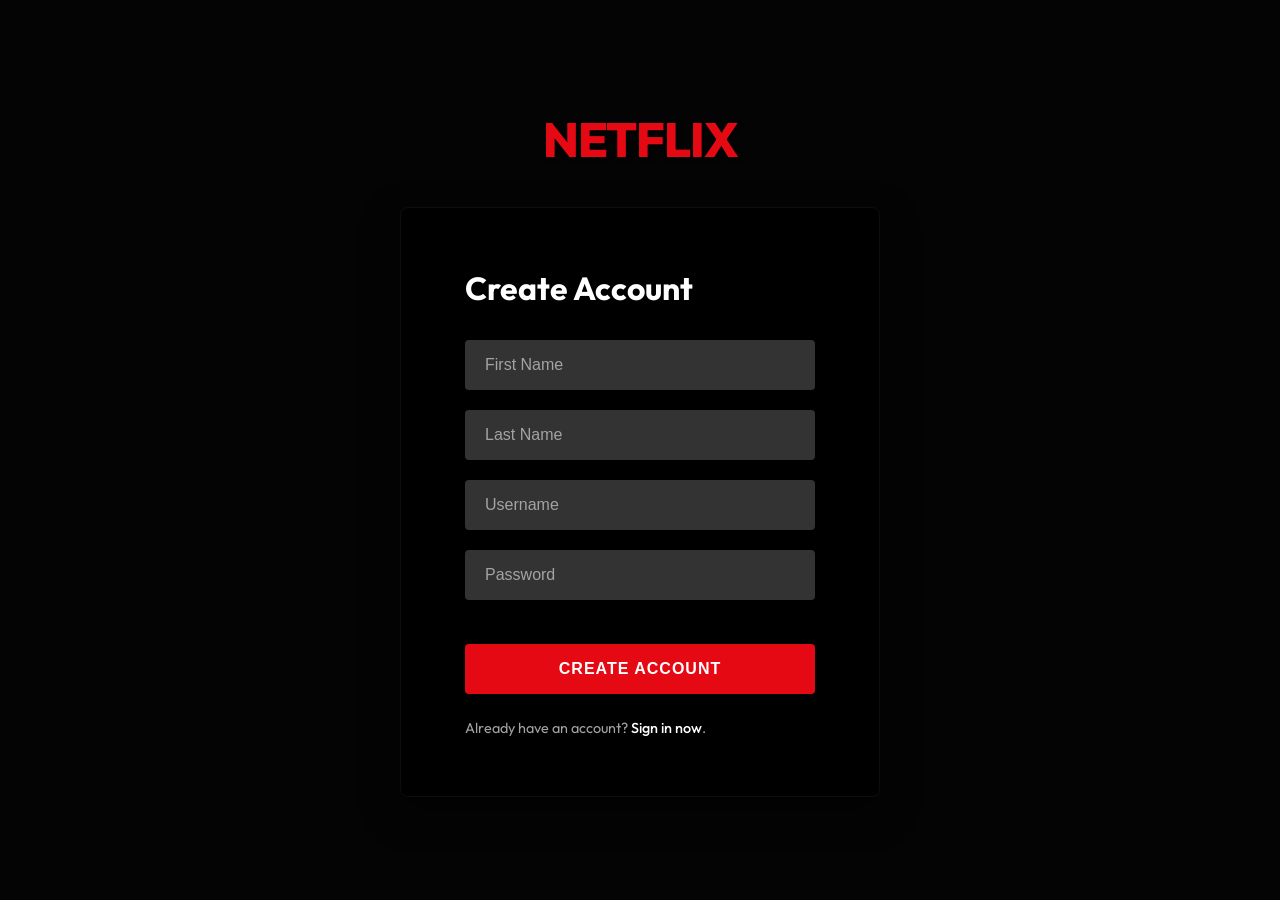
==== index.html @ b9d8970d "Initial commit - MeIsPyari 5-episode confessions flow" ====
<!DOCTYPE html>
<html lang="en">
<head>
    <meta charset="UTF-8">
    <meta name="viewport" content="width=device-width, initial-scale=1.0">
    <title>N Series - MeIsPyari: A Netflix Original</title>
    <link rel="stylesheet" href="css/global.css">
</head>
<body class="bg-black text-white">
    <div id="transition-overlay"></div>
    <div class="flex items-center justify-center h-screen">
        <div class="loading-spinner"></div>
    </div>
    
    <script src="js/state.js"></script>
    <script src="js/transition.js"></script>
    <script>
        document.addEventListener("DOMContentLoaded", () => {
            const state = AppState.get();
            if (state.user.isLoggedIn) {
                PageTransition.to("profile.html");
            } else {
                PageTransition.to("signup.html");
            }
        });
    </script>
</body>
</html>
---- css/global.css ----
/* global.css */
@import url('https://fonts.googleapis.com/css2?family=Outfit:wght@300;400;500;700;800&display=swap');

:root {
    --bg-primary: #0f0f0f;
    --bg-secondary: #141414;
    --bg-card: #181818;
    --accent-red: #E50914;
    --accent-red-hover: #b80710;
    --text-primary: #ffffff;
    --text-secondary: #a3a3a3;
    --text-muted: #626262;
    --border-color: #2f2f2f;
    --font-sans: 'Outfit', sans-serif;
    --transition-smooth: all 0.3s cubic-bezier(0.25, 0.8, 0.25, 1);
}

* {
    box-sizing: border-box;
    margin: 0;
    padding: 0;
}

body {
    font-family: var(--font-sans);
    background-color: var(--bg-primary);
    color: var(--text-primary);
    overflow-x: hidden;
    line-height: 1.5;
}

/* Page Transition Overlay */
#transition-overlay {
    position: fixed;
    top: 0;
    left: 0;
    width: 100vw;
    height: 100vh;
    background-color: #000000;
    z-index: 9999;
    opacity: 1;
    pointer-events: all;
    transition: opacity 0.6s cubic-bezier(0.25, 1, 0.5, 1);
}

#transition-overlay.fade-out {
    opacity: 0;
    pointer-events: none;
}

#transition-overlay.fade-in {
    opacity: 1;
    pointer-events: all;
}

/* Common Layout Helpers */
.flex { display: flex; }
.justify-center { justify-content: center; }
.items-center { align-items: center; }
.h-screen { height: 100vh; }

.loading-spinner {
    width: 50px;
    height: 50px;
    border: 3px solid var(--border-color);
    border-top: 3px solid var(--accent-red);
    border-radius: 50%;
    animation: spin 1s linear infinite;
}

@keyframes spin {
    0% { transform: rotate(0deg); }
    100% { transform: rotate(360deg); }
}
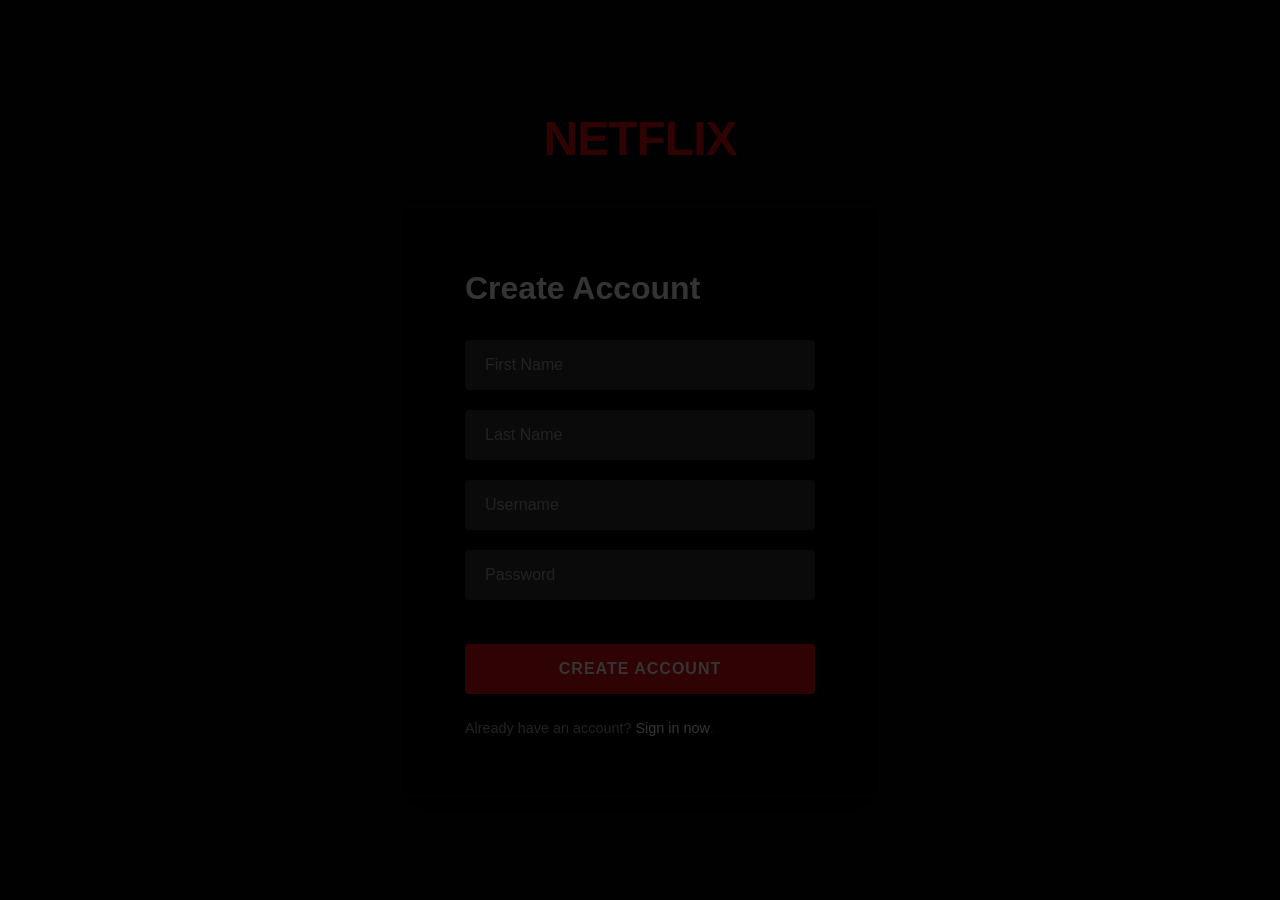
==== commit 93d6db23: "Install Vercel Web Analytics Implemented Vercel Web Analytics for this project.  PROJECT TYPE: This " ====
--- a/index.html
+++ b/index.html
@@ -5,6 +5,10 @@
     <meta name="viewport" content="width=device-width, initial-scale=1.0">
     <title>N Series - MeIsPyari: A Netflix Original</title>
     <link rel="stylesheet" href="css/global.css">
+    <script>
+        window.va = window.va || function () { (window.vaq = window.vaq || []).push(arguments); };
+    </script>
+    <script defer src="/_vercel/insights/script.js"></script>
 </head>
 <body class="bg-black text-white">
     <div id="transition-overlay"></div>
--- a/css/global.css
+++ b/css/global.css
@@ -72,3 +72,42 @@
     0% { transform: rotate(0deg); }
     100% { transform: rotate(360deg); }
 }
+
+/* Ambient Music Toggle Button */
+.music-toggle-btn {
+    background: transparent;
+    border: 1px solid rgba(255,255,255,0.15);
+    border-radius: 50%;
+    color: var(--text-primary);
+    width: 38px;
+    height: 38px;
+    display: flex;
+    justify-content: center;
+    align-items: center;
+    cursor: pointer;
+    transition: var(--transition-smooth);
+    outline: none;
+    flex-shrink: 0;
+}
+
+.music-toggle-btn:hover {
+    background-color: rgba(255,255,255,0.1);
+    border-color: var(--text-primary);
+    transform: scale(1.05);
+}
+
+.music-toggle-btn svg {
+    width: 20px;
+    height: 20px;
+}
+
+.music-toggle-btn.muted {
+    border-color: rgba(229, 9, 20, 0.4);
+    color: var(--accent-red);
+}
+
+.music-toggle-btn.muted:hover {
+    background-color: rgba(229, 9, 20, 0.1);
+    border-color: var(--accent-red);
+}
+
